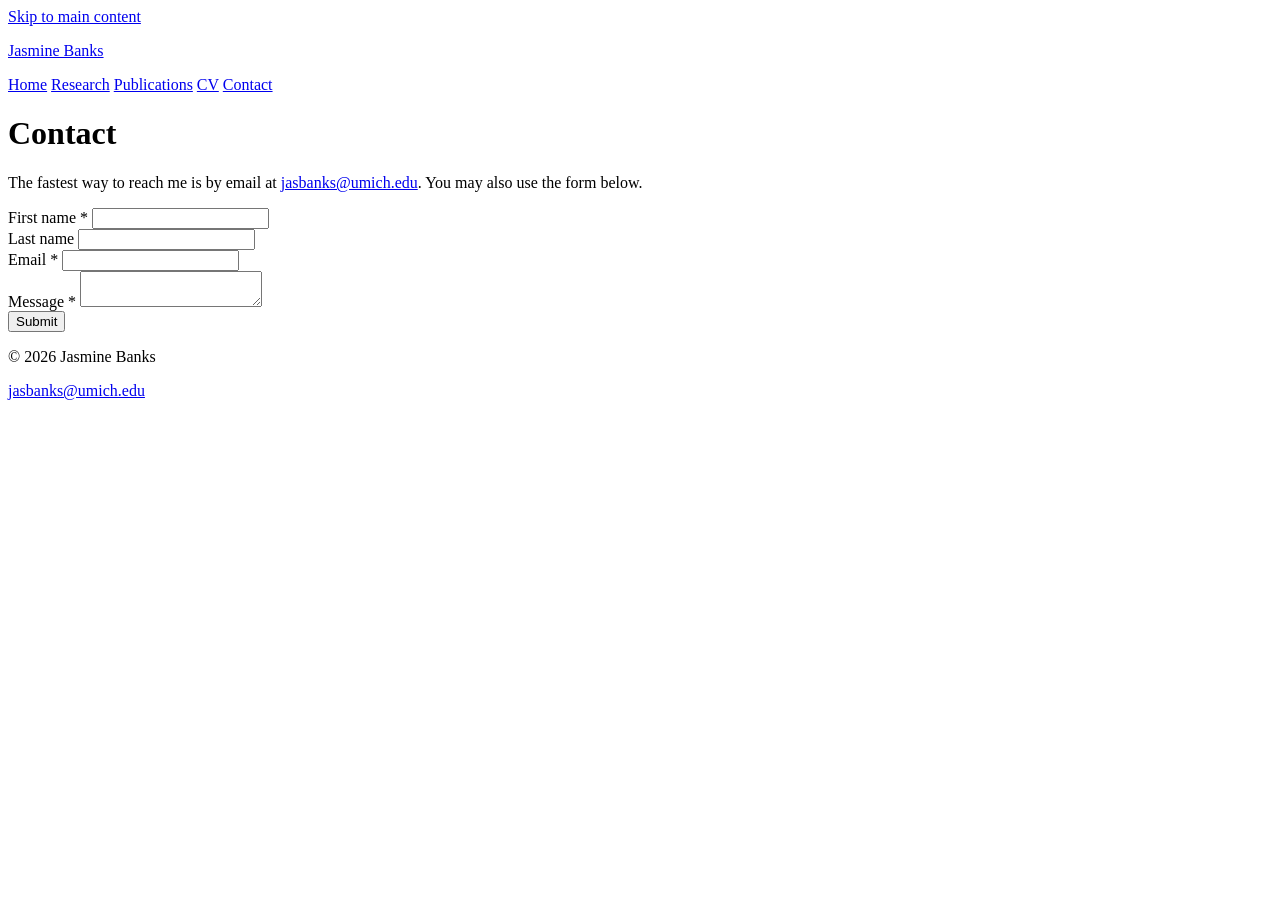
==== contact.html @ 1586cf48 "Add files via upload" ====
<!DOCTYPE html>
<html lang="en">
<head>
<meta charset="UTF-8">
<meta name="viewport" content="width=device-width, initial-scale=1.0">
<title>Contact | Jasmine Banks</title>
<meta name="description" content="Contact Jasmine Banks, Ph.D. Candidate in Psychology, University of Michigan.">
<link rel="preconnect" href="https://fonts.googleapis.com">
<link rel="preconnect" href="https://fonts.gstatic.com" crossorigin>
<link href="https://fonts.googleapis.com/css2?family=JetBrains+Mono:wght@400;500;700&display=swap" rel="stylesheet">
<link rel="stylesheet" href="css/style.css">
</head>
<body>
<a class="skip-link" href="#main-content">Skip to main content</a>

<header class="site-header">
  <div class="site-header__inner">
    <p class="site-title"><a href="index.html">Jasmine Banks</a></p>
    <nav class="site-nav" aria-label="Primary">
      <a href="index.html">Home</a>
      <a href="research.html">Research</a>
      <a href="publications.html">Publications</a>
      <a href="cv.html">CV</a>
      <a href="contact.html" aria-current="page">Contact</a>
    </nav>
  </div>
</header>

<main id="main-content">

  <h1>Contact</h1>
  <p>The fastest way to reach me is by email at <a href="mailto:jasbanks@umich.edu">jasbanks@umich.edu</a>. You may also use the form below.</p>

  <form id="contact-form" action="https://formspree.io/f/YOUR_FORM_ID" method="POST" novalidate>
    <div class="form-field">
      <label for="first_name">First name <span class="required-mark" aria-hidden="true">*</span></label>
      <input type="text" id="first_name" name="first_name" required autocomplete="given-name">
    </div>

    <div class="form-field">
      <label for="last_name">Last name</label>
      <input type="text" id="last_name" name="last_name" autocomplete="family-name">
    </div>

    <div class="form-field">
      <label for="email">Email <span class="required-mark" aria-hidden="true">*</span></label>
      <input type="email" id="email" name="_replyto" required autocomplete="email">
    </div>

    <div class="form-field">
      <label for="message">Message <span class="required-mark" aria-hidden="true">*</span></label>
      <textarea id="message" name="message" required></textarea>
    </div>

    <input type="text" name="_gotcha" style="display:none" tabindex="-1" autocomplete="off">
    <input type="hidden" name="_subject" value="New message from jasbanks.com">

    <button type="submit" class="btn btn-primary" id="submit-btn">Submit</button>
    <p class="form-status" id="form-status" role="status" aria-live="polite"></p>
  </form>

</main>

<footer class="site-footer">
  <div class="site-footer__inner">
    <p>&copy; 2026 Jasmine Banks</p>
    <p><a href="mailto:jasbanks@umich.edu">jasbanks@umich.edu</a></p>
  </div>
</footer>

<script src="js/contact.js"></script>
</body>
</html>
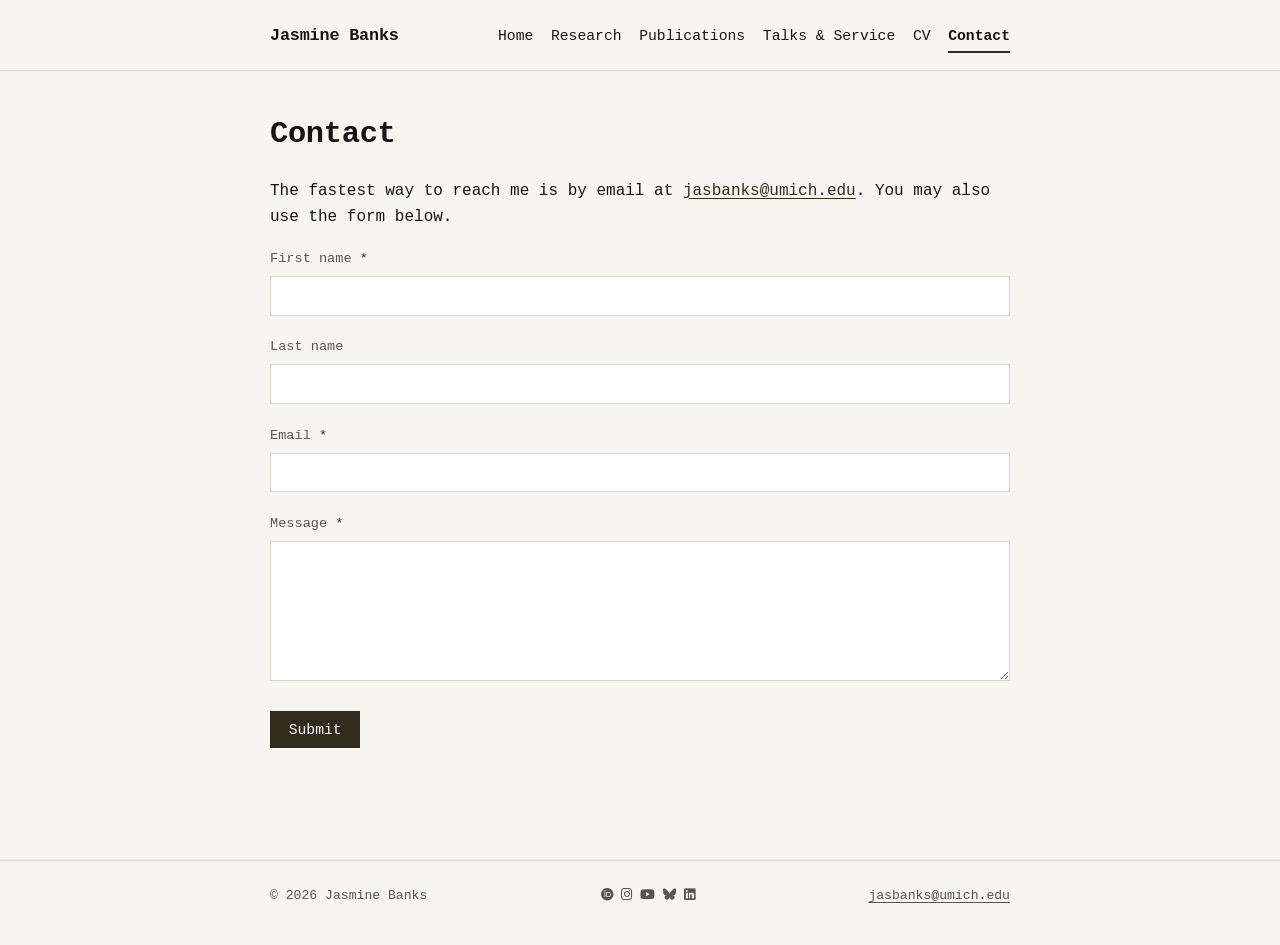
==== commit 76bedf60: "Add files via upload" ====
--- a/contact.html
+++ b/contact.html
@@ -4,10 +4,11 @@
 <meta charset="UTF-8">
 <meta name="viewport" content="width=device-width, initial-scale=1.0">
 <title>Contact | Jasmine Banks</title>
-<meta name="description" content="Contact Jasmine Banks, Ph.D. Candidate in Psychology, University of Michigan.">
+<meta name="description" content="Contact Jasmine Banks, 6th-Year Ph.D. Candidate in Psychology and Digital Studies, University of Michigan.">
 <link rel="preconnect" href="https://fonts.googleapis.com">
 <link rel="preconnect" href="https://fonts.gstatic.com" crossorigin>
 <link href="https://fonts.googleapis.com/css2?family=JetBrains+Mono:wght@400;500;700&display=swap" rel="stylesheet">
+<link rel="stylesheet" href="https://cdn.jsdelivr.net/npm/@fortawesome/fontawesome-free@6.7.2/css/all.min.css">
 <link rel="stylesheet" href="css/style.css">
 </head>
 <body>
@@ -20,6 +21,7 @@
       <a href="index.html">Home</a>
       <a href="research.html">Research</a>
       <a href="publications.html">Publications</a>
+      <a href="talks.html">Talks &amp; Service</a>
       <a href="cv.html">CV</a>
       <a href="contact.html" aria-current="page">Contact</a>
     </nav>
@@ -64,6 +66,13 @@
 <footer class="site-footer">
   <div class="site-footer__inner">
     <p>&copy; 2026 Jasmine Banks</p>
+    <div class="site-footer__social" aria-label="Social and professional profiles">
+      <a href="https://orcid.org/0000-0003-2387-829X" target="_blank" rel="noopener noreferrer" aria-label="ORCID"><i class="fa-brands fa-orcid" aria-hidden="true"></i></a>
+      <a href="https://www.instagram.com/jasthephdstudent/" target="_blank" rel="noopener noreferrer" aria-label="Instagram"><i class="fa-brands fa-instagram" aria-hidden="true"></i></a>
+      <a href="https://www.youtube.com/@Jasthephdstudent" target="_blank" rel="noopener noreferrer" aria-label="YouTube"><i class="fa-brands fa-youtube" aria-hidden="true"></i></a>
+      <a href="https://bsky.app/profile/jasbanks.bsky.social" target="_blank" rel="noopener noreferrer" aria-label="Bluesky"><i class="fa-brands fa-bluesky" aria-hidden="true"></i></a>
+      <a href="https://il.linkedin.com/company/wix-com?trk=public_jobs_topcard_logo" target="_blank" rel="noopener noreferrer" aria-label="LinkedIn"><i class="fa-brands fa-linkedin" aria-hidden="true"></i></a>
+    </div>
     <p><a href="mailto:jasbanks@umich.edu">jasbanks@umich.edu</a></p>
   </div>
 </footer>
--- a/css/style.css
+++ b/css/style.css
@@ -0,0 +1,392 @@
+/* ==========================================================================
+   Jasmine Banks — personal academic site
+   Minimalist, monospace, black-on-off-white with a single accent color.
+   ========================================================================== */
+
+:root {
+  --color-bg: #f7f5f0;
+  --color-text: #141414;
+  --color-muted: #55564f;
+  --color-line: #d8d5cb;
+  --color-accent: #4b4630;
+  --color-accent-strong: #2f2c1e;
+  --max-width: 780px;
+  --font-mono: 'JetBrains Mono', 'IBM Plex Mono', ui-monospace, 'SFMono-Regular', Menlo, Consolas, monospace;
+}
+
+* {
+  box-sizing: border-box;
+}
+
+html {
+  -webkit-text-size-adjust: 100%;
+}
+
+body {
+  margin: 0;
+  background: var(--color-bg);
+  color: var(--color-text);
+  font-family: var(--font-mono);
+  font-size: 16px;
+  line-height: 1.65;
+  -webkit-font-smoothing: antialiased;
+}
+
+a {
+  color: var(--color-accent-strong);
+  text-decoration: underline;
+  text-underline-offset: 3px;
+  text-decoration-thickness: 1px;
+}
+
+a:hover,
+a:focus {
+  color: var(--color-accent);
+}
+
+img {
+  max-width: 100%;
+  display: block;
+}
+
+h1, h2, h3, h4 {
+  font-family: var(--font-mono);
+  font-weight: 700;
+  line-height: 1.3;
+  margin: 0 0 0.75em 0;
+  letter-spacing: -0.01em;
+}
+
+h1 { font-size: 1.9rem; }
+h2 { font-size: 1.3rem; margin-top: 2.5em; }
+h3 { font-size: 1.05rem; margin-top: 1.8em; }
+
+p {
+  margin: 0 0 1.1em 0;
+}
+
+ul, ol {
+  margin: 0 0 1.1em 0;
+  padding-left: 1.3em;
+}
+
+li {
+  margin-bottom: 0.4em;
+}
+
+.eyebrow {
+  display: block;
+  font-size: 0.78rem;
+  letter-spacing: 0.12em;
+  text-transform: uppercase;
+  color: var(--color-muted);
+  margin-bottom: 0.6em;
+}
+
+/* ---------- Skip link ---------- */
+.skip-link {
+  position: absolute;
+  left: -9999px;
+  top: 0;
+  background: var(--color-text);
+  color: var(--color-bg);
+  padding: 0.6em 1em;
+  z-index: 100;
+}
+
+.skip-link:focus {
+  left: 1em;
+  top: 1em;
+}
+
+/* ---------- Layout shell ---------- */
+.site-header {
+  border-bottom: 1px solid var(--color-line);
+}
+
+.site-header__inner {
+  max-width: var(--max-width);
+  margin: 0 auto;
+  padding: 1.4rem 1.25rem 1.1rem;
+  display: flex;
+  flex-wrap: wrap;
+  align-items: baseline;
+  justify-content: space-between;
+  gap: 0.75rem;
+}
+
+.site-title {
+  font-size: 1.05rem;
+  font-weight: 700;
+  margin: 0;
+  letter-spacing: -0.01em;
+}
+
+.site-title a {
+  color: var(--color-text);
+  text-decoration: none;
+}
+
+.site-nav {
+  display: flex;
+  flex-wrap: wrap;
+  gap: 1.1rem;
+  font-size: 0.92rem;
+}
+
+.site-nav a {
+  color: var(--color-text);
+  text-decoration: none;
+  padding-bottom: 2px;
+  border-bottom: 2px solid transparent;
+}
+
+.site-nav a:hover,
+.site-nav a:focus {
+  border-bottom-color: var(--color-accent);
+}
+
+.site-nav a[aria-current="page"] {
+  border-bottom-color: var(--color-accent-strong);
+  font-weight: 700;
+}
+
+main {
+  max-width: var(--max-width);
+  margin: 0 auto;
+  padding: 2.75rem 1.25rem 4rem;
+}
+
+.site-footer {
+  border-top: 1px solid var(--color-line);
+  margin-top: 2rem;
+}
+
+.site-footer__inner {
+  max-width: var(--max-width);
+  margin: 0 auto;
+  padding: 1.5rem 1.25rem;
+  font-size: 0.82rem;
+  color: var(--color-muted);
+  display: flex;
+  flex-wrap: wrap;
+  gap: 0.5rem 1.5rem;
+  justify-content: space-between;
+}
+
+.site-footer a {
+  color: var(--color-muted);
+}
+
+/* ---------- Home / hero ---------- */
+.hero {
+  display: grid;
+  grid-template-columns: 280px 1fr;
+  gap: 2.5rem;
+  align-items: start;
+  margin-bottom: 3rem;
+}
+
+.hero__photo a {
+  display: block;
+  text-decoration: none;
+}
+
+.hero__photo img {
+  width: 280px;
+  height: auto;
+  border: 1px solid var(--color-line);
+}
+
+.hero__photo a:hover img,
+.hero__photo a:focus img {
+  border-color: var(--color-accent-strong);
+}
+
+.hero__name {
+  font-size: 1.7rem;
+  margin-bottom: 0.3em;
+}
+
+.hero__role {
+  color: var(--color-muted);
+  margin-bottom: 1.1em;
+  font-size: 0.98rem;
+}
+
+.hero__links {
+  font-size: 0.9rem;
+  display: flex;
+  flex-wrap: wrap;
+  gap: 0.4rem 1rem;
+  margin-top: 1rem;
+}
+
+@media (max-width: 560px) {
+  .hero {
+    grid-template-columns: 1fr;
+  }
+  .hero__photo img {
+    width: 200px;
+    height: auto;
+  }
+}
+
+/* ---------- Section blocks / lists ---------- */
+.stack {
+  display: flex;
+  flex-direction: column;
+  gap: 0;
+}
+
+.entry {
+  border-top: 1px solid var(--color-line);
+  padding: 1.1rem 0;
+}
+
+.entry:first-of-type {
+  border-top: none;
+  padding-top: 0;
+}
+
+.entry__meta {
+  color: var(--color-muted);
+  font-size: 0.85rem;
+  margin-bottom: 0.3em;
+}
+
+.entry__title {
+  font-weight: 700;
+  margin-bottom: 0.3em;
+}
+
+.entry p {
+  margin: 0 0 0.35em 0;
+}
+
+.entry p:last-child {
+  margin-bottom: 0;
+}
+
+.tag-list {
+  display: flex;
+  flex-wrap: wrap;
+  gap: 0.5rem;
+  list-style: none;
+  padding: 0;
+  margin: 0 0 1.2em 0;
+}
+
+.tag-list li {
+  border: 1px solid var(--color-line);
+  padding: 0.3em 0.7em;
+  font-size: 0.85rem;
+  margin: 0;
+}
+
+/* ---------- Notice / callout boxes ---------- */
+.notice {
+  border: 1px solid var(--color-line);
+  background: #fbfaf6;
+  padding: 1.1rem 1.2rem;
+  font-size: 0.92rem;
+  margin: 1.5em 0;
+}
+
+.notice strong {
+  display: block;
+  margin-bottom: 0.3em;
+}
+
+/* ---------- Buttons ---------- */
+.btn {
+  display: inline-block;
+  font-family: var(--font-mono);
+  font-size: 0.92rem;
+  border: 1px solid var(--color-text);
+  color: var(--color-text);
+  background: transparent;
+  padding: 0.65em 1.2em;
+  text-decoration: none;
+  cursor: pointer;
+}
+
+.btn:hover,
+.btn:focus {
+  background: var(--color-text);
+  color: var(--color-bg);
+}
+
+.btn-primary {
+  background: var(--color-accent-strong);
+  border-color: var(--color-accent-strong);
+  color: #f7f5f0;
+}
+
+.btn-primary:hover,
+.btn-primary:focus {
+  background: var(--color-accent);
+  border-color: var(--color-accent);
+  color: #f7f5f0;
+}
+
+/* ---------- Forms ---------- */
+.form-field {
+  margin-bottom: 1.3rem;
+}
+
+.form-field label {
+  display: block;
+  font-size: 0.85rem;
+  margin-bottom: 0.4em;
+  color: var(--color-muted);
+}
+
+.form-field input,
+.form-field textarea {
+  width: 100%;
+  font-family: var(--font-mono);
+  font-size: 0.95rem;
+  padding: 0.65em 0.75em;
+  border: 1px solid var(--color-line);
+  background: #fff;
+  color: var(--color-text);
+}
+
+.form-field input:focus,
+.form-field textarea:focus {
+  outline: 2px solid var(--color-accent-strong);
+  outline-offset: 1px;
+}
+
+.form-field textarea {
+  resize: vertical;
+  min-height: 140px;
+}
+
+.required-mark {
+  color: var(--color-accent-strong);
+}
+
+.form-status {
+  margin-top: 1rem;
+  font-size: 0.9rem;
+}
+
+.form-status[data-state="success"] {
+  color: #2f4a2f;
+}
+
+.form-status[data-state="error"] {
+  color: #7a2e2e;
+}
+
+/* ---------- Utility ---------- */
+.visually-hidden {
+  position: absolute;
+  width: 1px;
+  height: 1px;
+  overflow: hidden;
+  clip: rect(0 0 0 0);
+  white-space: nowrap;
+}
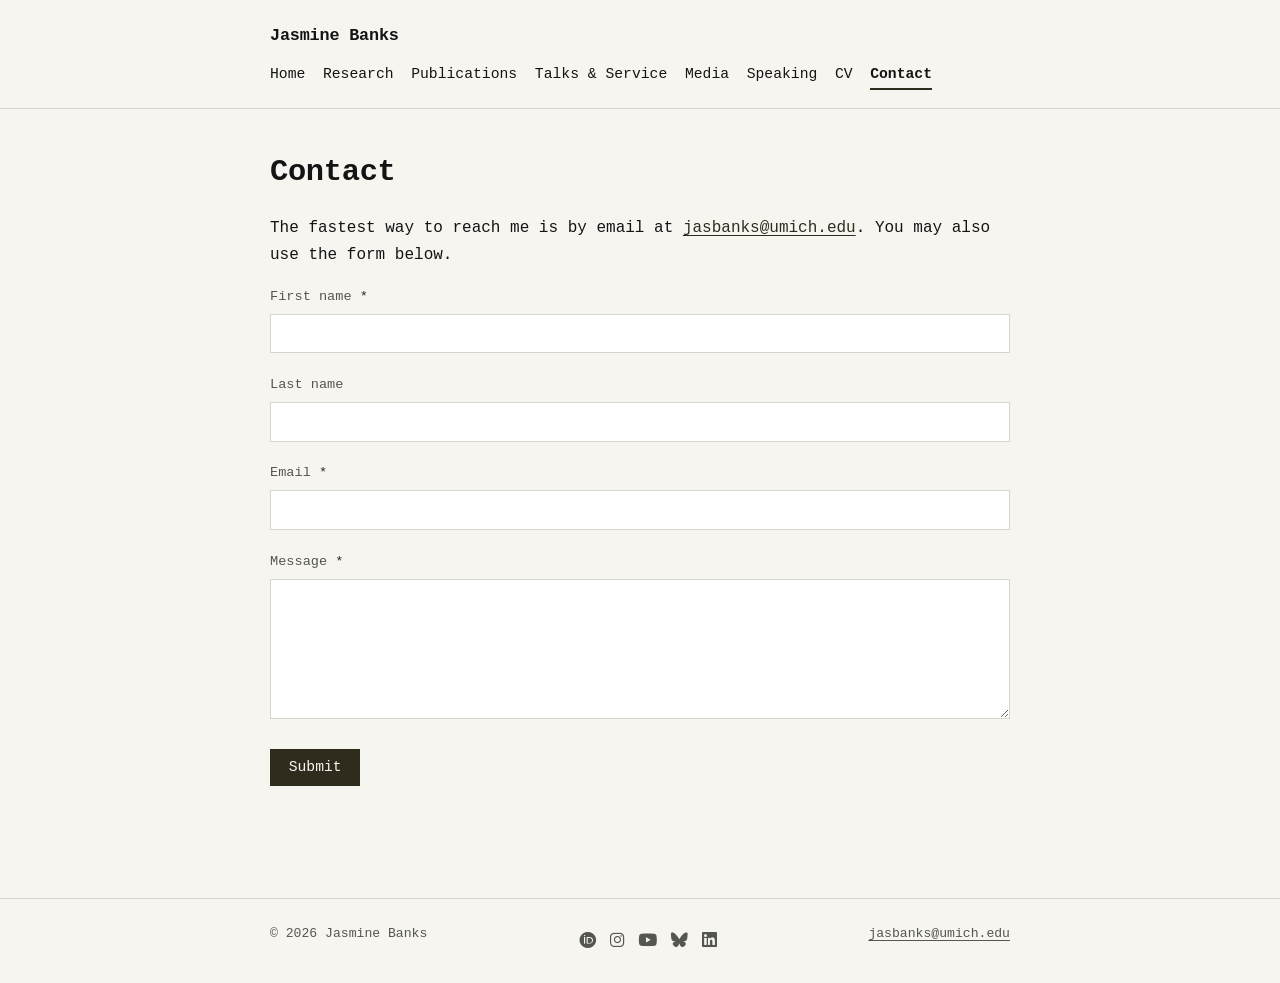
==== commit 0a002073: "Add files via upload" ====
--- a/contact.html
+++ b/contact.html
@@ -22,6 +22,8 @@
       <a href="research.html">Research</a>
       <a href="publications.html">Publications</a>
       <a href="talks.html">Talks &amp; Service</a>
+      <a href="media.html">Media</a>
+      <a href="speaking.html">Speaking</a>
       <a href="cv.html">CV</a>
       <a href="contact.html" aria-current="page">Contact</a>
     </nav>
--- a/css/style.css
+++ b/css/style.css
@@ -178,6 +178,23 @@
   color: var(--color-muted);
 }
 
+.site-footer__social {
+  display: flex;
+  gap: 0.85rem;
+  align-items: center;
+}
+
+.site-footer__social a {
+  color: var(--color-muted);
+  font-size: 1.05rem;
+  line-height: 1;
+}
+
+.site-footer__social a:hover,
+.site-footer__social a:focus {
+  color: var(--color-accent-strong);
+}
+
 /* ---------- Home / hero ---------- */
 .hero {
   display: grid;
@@ -220,6 +237,41 @@
   flex-wrap: wrap;
   gap: 0.4rem 1rem;
   margin-top: 1rem;
+}
+
+.hero__social {
+  display: flex;
+  flex-wrap: wrap;
+  align-items: center;
+  gap: 0.9rem;
+  margin-top: 1.1rem;
+}
+
+.hero__social a {
+  color: var(--color-muted);
+  text-decoration: none;
+  font-size: 1.15rem;
+  line-height: 1;
+  display: inline-flex;
+  align-items: center;
+}
+
+.hero__social a:hover,
+.hero__social a:focus {
+  color: var(--color-accent-strong);
+}
+
+/* Job market status callout, styled like .notice but accent-bordered */
+.status-banner {
+  border: 1px solid var(--color-accent-strong);
+  background: #fbfaf6;
+  padding: 0.8rem 1rem;
+  font-size: 0.92rem;
+  margin: 0 0 1.3em 0;
+}
+
+.status-banner strong {
+  color: var(--color-accent-strong);
 }
 
 @media (max-width: 560px) {
@@ -390,3 +442,144 @@
   clip: rect(0 0 0 0);
   white-space: nowrap;
 }
+
+/* ==========================================================================
+   Animated, JSON-driven sections (Publications, Talks/Workshops/Service).
+   Same font, color palette, and component language as the rest of the
+   site; adds a word-by-word title reveal and staggered fade-up entries.
+   ========================================================================== */
+
+.ease-out-curve { transition-timing-function: cubic-bezier(0.16, 1, 0.3, 1); }
+
+@keyframes wordUp {
+  from { transform: translateY(100%); }
+  to { transform: translateY(0); }
+}
+
+@keyframes fadeUp {
+  from { opacity: 0; transform: translateY(8px); }
+  to { opacity: 1; transform: translateY(0); }
+}
+
+.reveal-title {
+  overflow: hidden;
+  display: block;
+}
+
+.reveal-title .word {
+  display: inline-block;
+  transform: translateY(100%);
+  animation: wordUp 0.7s cubic-bezier(0.16, 1, 0.3, 1) forwards;
+}
+
+.fade-up {
+  opacity: 0;
+  transform: translateY(8px);
+  animation: fadeUp 0.5s cubic-bezier(0.16, 1, 0.3, 1) forwards;
+}
+
+/* Totals shown next to a page title */
+.page-meta {
+  font-size: 0.82rem;
+  color: var(--color-muted);
+  white-space: nowrap;
+}
+
+.page-meta strong {
+  display: block;
+  font-size: 1.1rem;
+  color: var(--color-text);
+  font-weight: 700;
+}
+
+.page-head {
+  display: flex;
+  justify-content: space-between;
+  align-items: flex-end;
+  flex-wrap: wrap;
+  gap: 0.75rem;
+  margin-bottom: 1.5rem;
+}
+
+.page-head h1 {
+  margin-bottom: 0;
+}
+
+/* Clickable filter pills (same look as .tag-list li, plus interaction) */
+.filter-pills {
+  display: flex;
+  flex-wrap: wrap;
+  gap: 0.5rem;
+  list-style: none;
+  padding: 0;
+  margin: 0 0 1.6em 0;
+}
+
+.filter-pill {
+  font-family: var(--font-mono);
+  font-size: 0.85rem;
+  border: 1px solid var(--color-line);
+  background: transparent;
+  color: var(--color-text);
+  padding: 0.3em 0.7em;
+  cursor: pointer;
+}
+
+.filter-pill:hover,
+.filter-pill:focus {
+  border-color: var(--color-accent);
+}
+
+.filter-pill.is-active {
+  background: var(--color-accent-strong);
+  border-color: var(--color-accent-strong);
+  color: var(--color-bg);
+}
+
+/* Entry rows rendered from JSON, with date / title / tag columns */
+.entry--dated {
+  display: grid;
+  grid-template-columns: 110px 1fr auto;
+  gap: 1rem;
+  align-items: baseline;
+}
+
+.entry--dated .entry__date {
+  font-size: 0.85rem;
+  color: var(--color-accent);
+  font-weight: 700;
+}
+
+.entry--dated .entry__date--ongoing {
+  display: inline-block;
+  background: var(--color-accent-strong);
+  color: var(--color-bg);
+  padding: 0.15em 0.5em;
+}
+
+.entry__tag {
+  font-size: 0.78rem;
+  border: 1px solid var(--color-text);
+  padding: 0.15em 0.5em;
+  white-space: nowrap;
+  justify-self: end;
+  align-self: start;
+}
+
+section[hidden] {
+  display: none;
+}
+
+@media (max-width: 560px) {
+  .entry--dated {
+    grid-template-columns: 1fr;
+    gap: 0.2em;
+  }
+  .entry__tag {
+    justify-self: start;
+    margin-top: 0.3em;
+  }
+  .page-head {
+    align-items: flex-start;
+  }
+}
